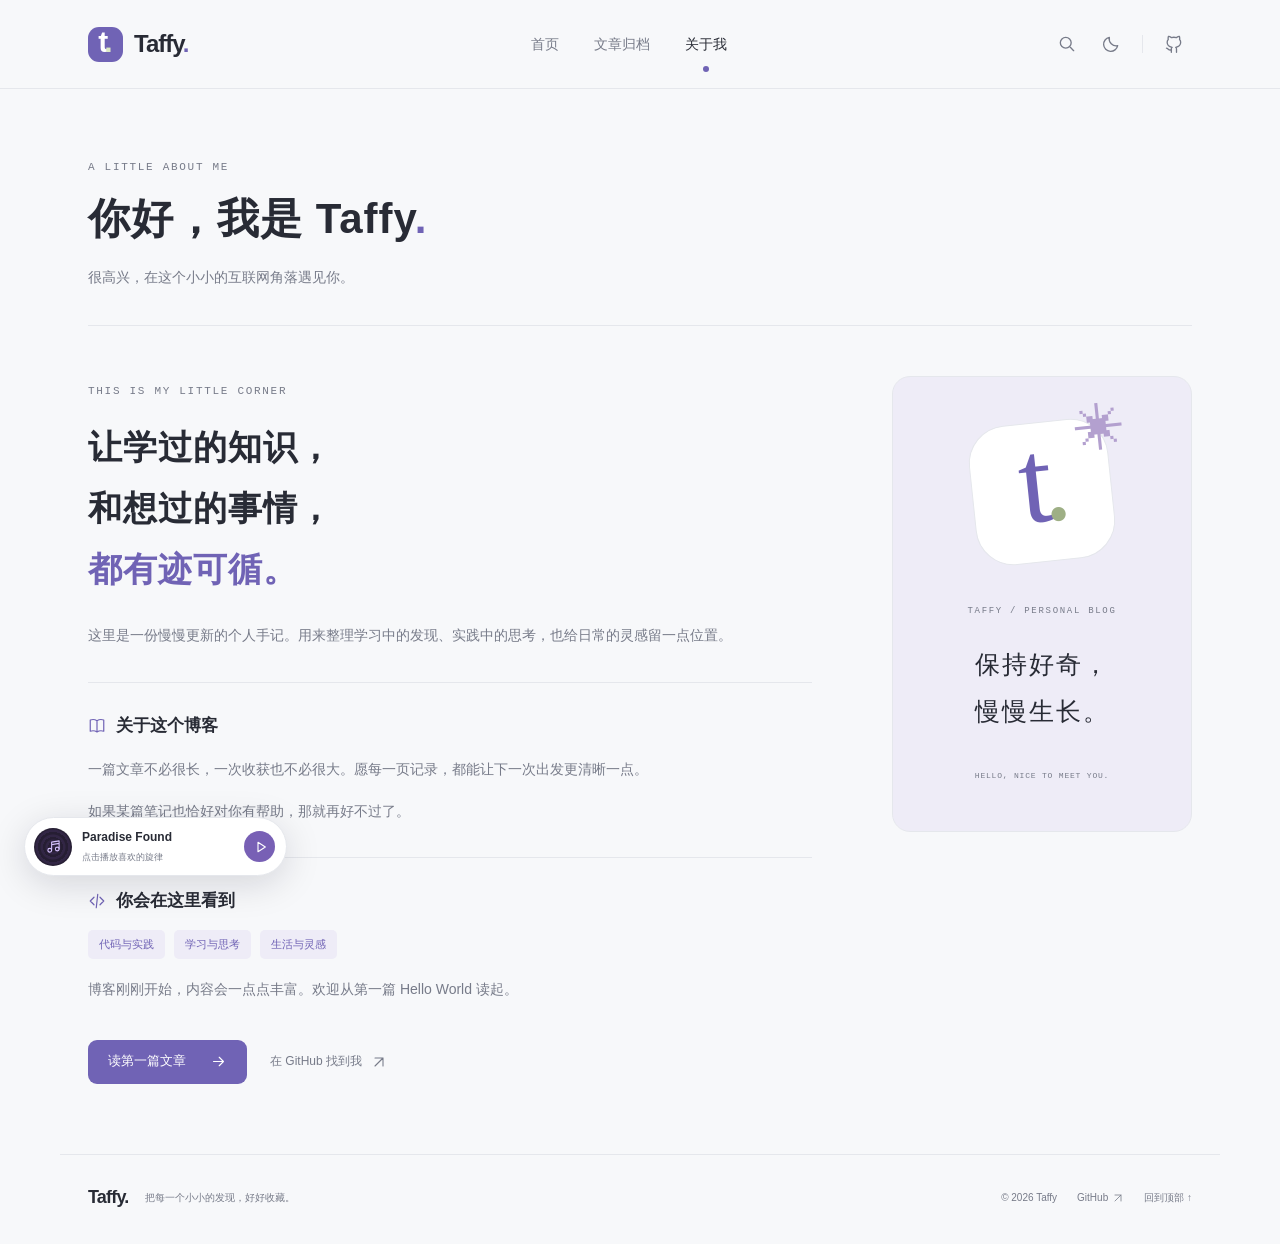
==== about/index.html @ 61f78070 "Add first interactive programming project to Hello World" ====
<!DOCTYPE html>
<html lang="zh-CN" id="top">
<head>
  <meta charset="utf-8"><meta name="viewport" content="width=device-width, initial-scale=1">
  <title>关于我 · Taffy</title><meta name="description" content="这里是 Taffy 的个人手记，收藏学习中的发现、代码实践与日常灵感。">
  <link rel="canonical" href="https://cfy42568b-cmd.github.io/about/"><link rel="icon" href="/assets/favicon.svg" type="image/svg+xml">
  <meta name="color-scheme" content="light dark"><meta name="theme-color" content="#f7f8fa">
  <meta property="og:type" content="website"><meta property="og:title" content="关于我 · Taffy"><meta property="og:description" content="这里是 Taffy 的个人手记，收藏学习中的发现、代码实践与日常灵感。"><meta property="og:url" content="https://cfy42568b-cmd.github.io/about/"><meta property="og:site_name" content="Taffy 的学习手记"><meta property="og:locale" content="zh_CN"><meta name="twitter:card" content="summary">
  <script>(()=>{document.documentElement.classList.add('js');try{const t=localStorage.getItem('taffy-theme');if(t==='light'||t==='dark')document.documentElement.dataset.theme=t;else if(matchMedia('(prefers-color-scheme: dark)').matches)document.documentElement.dataset.theme='dark';}catch(e){if(matchMedia('(prefers-color-scheme: dark)').matches)document.documentElement.dataset.theme='dark';}})();</script>
  <link rel="stylesheet" href="/css/taffy.css?v=97328b5d8782"><script src="/js/taffy.js?v=270c802d1d26" defer></script>
  <link rel="stylesheet" href="/css/music.css?v=56761fa14e0e"><script src="/js/music.js?v=52627d510167" defer></script>
</head><body><a class="skip-link" href="#main">跳到主要内容</a>
    <header class="site-header"><div class="shell header-inner">
      <a class="brand" href="/" aria-label="Taffy 博客首页"><span class="brand-mark">t<span>.</span></span><span>Taffy<span class="brand-dot">.</span></span></a>
      <nav class="site-nav" id="site-nav" aria-label="主导航"><a href="/">首页</a><a href="/archives/">文章归档</a><a href="/about/" aria-current="page">关于我</a></nav>
      <div class="header-actions"><button class="icon-button js-only" type="button" data-search-open aria-label="搜索文章"><svg class="icon " width="20" height="20" viewBox="0 0 24 24" fill="none" stroke="currentColor" stroke-width="1.6" stroke-linecap="round" stroke-linejoin="round" aria-hidden="true"><circle cx="10.5" cy="10.5" r="6.5"/><path d="m16 16 4 4"/></svg></button><button class="icon-button theme-toggle js-only" type="button" aria-label="切换到深色模式" aria-pressed="false"><svg class="icon moon-icon" width="20" height="20" viewBox="0 0 24 24" fill="none" stroke="currentColor" stroke-width="1.6" stroke-linecap="round" stroke-linejoin="round" aria-hidden="true"><path d="M20 14A8.5 8.5 0 0 1 10 4a8.5 8.5 0 1 0 10 10Z"/></svg><svg class="icon sun-icon" width="20" height="20" viewBox="0 0 24 24" fill="none" stroke="currentColor" stroke-width="1.6" stroke-linecap="round" stroke-linejoin="round" aria-hidden="true"><circle cx="12" cy="12" r="4"/><path d="M12 2v2m0 16v2M2 12h2m16 0h2M5 5l1.5 1.5m11 11L19 19M5 19l1.5-1.5m11-11L19 5"/></svg></button><span class="header-divider"></span><a class="icon-button github-top" href="https://github.com/cfy42568b-cmd" target="_blank" rel="noopener noreferrer" aria-label="在新标签页打开 GitHub"><svg class="icon " width="20" height="20" viewBox="0 0 24 24" fill="none" stroke="currentColor" stroke-width="1.6" stroke-linecap="round" stroke-linejoin="round" aria-hidden="true"><path d="M9 19c-4 1-4-2-6-2m12 5v-4c0-1-.4-1.8-1-2 3-.4 6-1.5 6-6a4.7 4.7 0 0 0-1.3-3.3c.2-.8.3-2.3-.2-3.7 0 0-1.1-.3-3.6 1.3a12 12 0 0 0-6 0C6.4 2.7 5.3 3 5.3 3c-.5 1.4-.4 2.9-.2 3.7A4.7 4.7 0 0 0 3.8 10c0 4.5 3 5.6 6 6-.6.2-1 1-1 2v4"/></svg></a><button class="icon-button menu-toggle js-only" type="button" aria-label="展开导航菜单" aria-controls="site-nav" aria-expanded="false"><svg class="icon " width="20" height="20" viewBox="0 0 24 24" fill="none" stroke="currentColor" stroke-width="1.6" stroke-linecap="round" stroke-linejoin="round" aria-hidden="true"><path d="M4 7h16M4 12h16M4 17h16"/></svg></button></div>
    </div></header><main id="main" class="shell inner-main"><div class="page-intro"><span class="eyebrow">A LITTLE ABOUT ME</span><h1>你好，我是 Taffy<span class="heading-period">.</span></h1><p>很高兴，在这个小小的互联网角落遇见你。</p></div><div class="about-layout"><section class="about-content"><div class="about-lead"><span class="eyebrow">THIS IS MY LITTLE CORNER</span><h2>让学过的知识，<br>和想过的事情，<br><span>都有迹可循。</span></h2><p>这里是一份慢慢更新的个人手记。用来整理学习中的发现、实践中的思考，也给日常的灵感留一点位置。</p></div><div class="about-block"><h2><svg class="icon " width="20" height="20" viewBox="0 0 24 24" fill="none" stroke="currentColor" stroke-width="1.6" stroke-linecap="round" stroke-linejoin="round" aria-hidden="true"><path d="M12 5c-3-2-6-2-9-1v15c3-1 6-1 9 1 3-2 6-2 9-1V4c-3-1-6-1-9 1Zm0 0v15"/></svg> 关于这个博客</h2><p>一篇文章不必很长，一次收获也不必很大。愿每一页记录，都能让下一次出发更清晰一点。</p><p>如果某篇笔记也恰好对你有帮助，那就再好不过了。</p></div><div class="about-block"><h2><svg class="icon " width="20" height="20" viewBox="0 0 24 24" fill="none" stroke="currentColor" stroke-width="1.6" stroke-linecap="round" stroke-linejoin="round" aria-hidden="true"><path d="m8 7-5 5 5 5m8-10 5 5-5 5m-3-14-2 18"/></svg> 你会在这里看到</h2><div class="about-interests"><span>代码与实践</span><span>学习与思考</span><span>生活与灵感</span></div><p>博客刚刚开始，内容会一点点丰富。欢迎从第一篇 Hello World 读起。</p></div><div class="about-actions"><a class="button button-primary" href="/2026/10/22/hello-world/">读第一篇文章 <svg class="icon " width="20" height="20" viewBox="0 0 24 24" fill="none" stroke="currentColor" stroke-width="1.6" stroke-linecap="round" stroke-linejoin="round" aria-hidden="true"><path d="M5 12h14m-6-6 6 6-6 6"/></svg></a><a class="text-link" href="https://github.com/cfy42568b-cmd" target="_blank" rel="noopener noreferrer">在 GitHub 找到我 <svg class="icon " width="20" height="20" viewBox="0 0 24 24" fill="none" stroke="currentColor" stroke-width="1.6" stroke-linecap="round" stroke-linejoin="round" aria-hidden="true"><path d="M6 18 18 6M6 6h12v12"/></svg></a></div></section><aside class="about-aside"><div class="about-avatar" aria-hidden="true">t<span>.</span><span class="avatar-spark">✳</span></div><span class="eyebrow">TAFFY / PERSONAL BLOG</span><p>保持好奇，<br>慢慢生长。</p><span class="mono">HELLO, NICE TO MEET YOU.</span></aside></div></main><footer class="site-footer shell"><div><a class="footer-brand" href="/">Taffy.</a><span>把每一个小小的发现，好好收藏。</span></div><div class="footer-meta"><span>© 2026 Taffy</span><a href="https://github.com/cfy42568b-cmd" target="_blank" rel="noopener noreferrer">GitHub <svg class="icon " width="20" height="20" viewBox="0 0 24 24" fill="none" stroke="currentColor" stroke-width="1.6" stroke-linecap="round" stroke-linejoin="round" aria-hidden="true"><path d="M6 18 18 6M6 6h12v12"/></svg></a><a href="#top" aria-label="返回顶部">回到顶部 ↑</a></div></footer>
    <dialog class="search-dialog" aria-labelledby="search-title"><div class="search-heading"><h2 id="search-title">找一篇文章</h2><button type="button" class="icon-button" data-search-close aria-label="关闭搜索"><svg class="icon " width="20" height="20" viewBox="0 0 24 24" fill="none" stroke="currentColor" stroke-width="1.6" stroke-linecap="round" stroke-linejoin="round" aria-hidden="true"><path d="m6 6 12 12M6 18 18 6"/></svg></button></div><label class="search-field"><svg class="icon " width="20" height="20" viewBox="0 0 24 24" fill="none" stroke="currentColor" stroke-width="1.6" stroke-linecap="round" stroke-linejoin="round" aria-hidden="true"><circle cx="10.5" cy="10.5" r="6.5"/><path d="m16 16 4 4"/></svg><input type="search" id="article-search" placeholder="搜索标题、内容或关键词…" aria-label="搜索标题、内容或关键词" autocomplete="off"></label><p class="search-status" role="status" aria-live="polite">共 1 篇文章</p><div class="search-results"><a class="search-result" href="/2026/10/22/hello-world/" data-search-text="hello world hexo 博客 第一篇 快速开始 quick start writing server generate deploy 我的第一个程序设计 花之门 透明门 彩色纸片 交互 在线体验 cbh.taffy"><span><strong>Hello World · 我的第一个程序设计</strong><small>2026.10.22 · 博客起点 / 程序设计</small></span><svg class="icon " width="20" height="20" viewBox="0 0 24 24" fill="none" stroke="currentColor" stroke-width="1.6" stroke-linecap="round" stroke-linejoin="round" aria-hidden="true"><path d="M5 12h14m-6-6 6 6-6 6"/></svg></a><p class="search-empty" hidden>还没有找到相关笔记，换个关键词试试吧。</p></div><p class="search-hint"><kbd>Esc</kbd> 关闭 <span>·</span> <kbd>/</kbd> 快速搜索</p></dialog></body></html>
---- css/taffy.css ----
/* Taffy — a quiet digital notebook. All assets are served locally. */
:root {
  --bg:#f7f8fa;
  --paper:#fff;
  --ink:#282b35;
  --muted:#777b89;
  --line:#e5e7ec;
  --purple:#7063b5;
  --purple-dark:#6253a6;
  --lavender:#eeecf7;
  --sage:#eff3e9;
  --peach:#fcf1e8;
  --shadow:0 10px 36px #25243806;
  --radius:18px;
  --mono:"SFMono-Regular",Consolas,"Liberation Mono",monospace;
  color-scheme:light;
  scroll-behavior:smooth;
  scroll-padding-top:105px
}

:root[data-theme=dark] {
  --bg:#191b22;
  --paper:#22252e;
  --ink:#e9e8ef;
  --muted:#b0b2be;
  --line:#363944;
  --purple:#b8a8f4;
  --purple-dark:#cabcf9;
  --lavender:#302c42;
  --sage:#2b352d;
  --peach:#3b302c;
  --shadow:0 10px 36px #00000016;
  color-scheme:dark
}

* {
  box-sizing:border-box
}
body {
  margin:0;
  background:var(--bg);
  color:var(--ink);
  font-family:Inter,-apple-system,BlinkMacSystemFont,"Segoe UI","PingFang SC","Hiragino Sans GB","Microsoft YaHei",sans-serif;
  font-size:15px;
  line-height:1.75;
  -webkit-font-smoothing:antialiased
}
a {
  color:inherit;
  text-decoration:none
}
button,input {
  font:inherit
}
button {
  color:inherit;
  cursor:pointer
}
button:disabled {
  cursor:default
}
svg {
  flex-shrink:0;
  vertical-align:middle
}
button,a,input {
  -webkit-tap-highlight-color:transparent
}
a,button {
  touch-action:manipulation
}
a:focus-visible,button:focus-visible,input:focus-visible {
  outline:3px solid var(--purple);
  outline-offset:5px;
  border-radius:5px
}
::selection {
  background:#c9bff070
}
h1,h2,h3,p {
  margin:0
}
h1,h2,h3 {
  line-height:1.4
}
button {
  border:0;
  background:none
}
button::-moz-focus-inner {
  border:0
}
[hidden] {
  display:none!important
}
.js-only {
  display:none!important
}
.js .js-only {
  display:inline-flex!important
}
.shell {
  max-width:1160px;
  margin:0 auto;
  padding:0 28px
}
.mono,.eyebrow {
  font-family:var(--mono)
}
.eyebrow {
  font-size:11px;
  letter-spacing:1.7px;
  font-weight:500;
  color:var(--muted)
}
.icon {
  width:20px;
  height:20px
}
.skip-link {
  position:fixed;
  top:-80px;
  left:20px;
  padding:12px 20px;
  background:var(--ink);
  color:var(--paper);
  z-index:100
}
.skip-link:focus {
  top:10px
}

.site-header {
  position:sticky;
  top:0;
  z-index:20;
  border-bottom:1px solid var(--line);
  background:var(--bg)
}
.header-inner {
  height:88px;
  display:flex;
  align-items:center;
  justify-content:space-between;
  gap:30px
}
.brand {
  display:inline-flex;
  gap:11px;
  align-items:center;
  font-size:24px;
  line-height:1;
  font-weight:750;
  letter-spacing:-1px
}
.brand-mark {
  width:35px;
  height:35px;
  background:var(--purple);
  color:var(--paper);
  border-radius:11px;
  font-size:30px;
  display:flex;
  justify-content:center;
  align-items:center;
  padding-bottom:5px;
  letter-spacing:-4px;
  padding-right:4px
}
.brand-mark span {
  color:#dbe8c4
}
.brand-dot {
  color:var(--purple)
}
.site-nav {
  display:flex;
  gap:35px;
  align-self:stretch;
  align-items:center;
  margin-left:20px
}
.site-nav>a {
  height:100%;
  display:flex;
  align-items:center;
  position:relative;
  font-size:14px;
  color:var(--muted)
}
.site-nav>a:hover,.site-nav>a[aria-current] {
  color:var(--ink)
}
.site-nav>a[aria-current]:after {
  content:"";
  position:absolute;
  bottom:16px;
  left:calc(50% - 3px);
  width:6px;
  height:6px;
  border-radius:50%;
  background:var(--purple)
}
.header-actions {
  display:flex;
  align-items:center;
  gap:8px
}
.icon-button {
  width:36px;
  height:36px;
  border-radius:10px;
  display:inline-flex;
  align-items:center;
  justify-content:center;
  color:var(--muted)
}
.icon-button:hover {
  background:var(--lavender);
  color:var(--purple)
}
.header-divider {
  height:18px;
  width:1px;
  background:var(--line);
  margin:0 5px
}
.menu-toggle {
  display:none!important
}
.js .menu-toggle {
  display:none!important
}
.sun-icon {
  display:none
}
[data-theme=dark] .moon-icon {
  display:none
}
[data-theme=dark] .sun-icon {
  display:block
}

.hero {
  overflow:clip;
  display:grid;
  grid-template-columns:1.12fr 1fr;
  gap:20px;
  align-items:center;
  min-height:490px;
  padding:66px 0 56px
}
.hero-eyebrow {
  display:flex;
  align-items:center;
  gap:8px;
  color:var(--purple);
  font-size:10px;
  letter-spacing:1.65px
}
.status-dot {
  display:inline-block;
  width:6px;
  height:6px;
  border-radius:50%;
  background:#9bad83;
  flex-shrink:0
}
.hero h1 {
  font-size:clamp(34px,3.6vw,49px);
  font-weight:750;
  line-height:1.55;
  letter-spacing:1px;
  margin:18px 0
}
.heading-period {
  color:var(--purple)
}
.hand-underline {
  position:relative;
  white-space:nowrap
}
.hand-underline svg {
  position:absolute;
  bottom:-8px;
  left:0;
  width:100%;
  height:13px;
  fill:none;
  stroke:#b6a5de;
  stroke-width:2.6;
  stroke-linecap:round;
  opacity:.85
}
.hero-description {
  font-size:14px;
  line-height:2.1;
  color:var(--muted);
  margin-top:20px
}
.hero-actions {
  display:flex;
  align-items:center;
  gap:28px;
  margin-top:27px
}
.button {
  display:inline-flex;
  align-items:center;
  justify-content:center;
  gap:24px;
  font-size:13px;
  font-weight:500;
  border-radius:9px;
  min-height:44px;
  padding:10px 20px;
  transition:background .2s,transform .2s
}
.button:hover {
  transform:translateY(-2px)
}
.button-primary {
  color:#fff;
  background:#7063b5
}
.button-primary:hover {
  background:#6253a6
}
.button .icon {
  width:17px;
  height:17px
}
.hero-secondary {
  font-size:13px;
  color:var(--muted);
  display:flex;
  gap:8px;
  align-items:center
}
.hero-secondary:hover {
  color:var(--purple)
}
.hero-secondary .icon {
  width:15px;
  height:15px
}
.hero-art {
  height:336px;
  position:relative;
  display:flex;
  align-items:center;
  justify-content:center;
  isolation:isolate
}
.hero-art:before {
  content:"";
  position:absolute;
  inset:-8px 10px;
  background:radial-gradient(ellipse,#b9a9dd25,transparent 69%);
  z-index:-2
}
.orbit {
  position:absolute;
  border:1px solid var(--line);
  border-radius:50%;
  z-index:-1
}
.orbit-one {
  width:350px;
  height:350px;
  transform:rotate(-22deg) scaleX(1.15)
}
.orbit-two {
  width:370px;
  height:370px;
  border-style:dashed;
  opacity:.7
}
.orbit-dot {
  position:absolute;
  width:10px;
  height:10px;
  border:2px solid var(--bg);
  border-radius:50%;
  background:#b7a6d7
}
.dot-one {
  top:1px;
  left:48%
}
.dot-two {
  bottom:20px;
  right:16%;
  background:#adba97
}
.art-star {
  position:absolute;
  color:#ab97d3
}
.star-one {
  right:20px;
  top:27px;
  font-size:34px
}
.star-two {
  left:20px;
  bottom:14px;
  color:#b0bba4;
  font-size:33px
}
.journal-window {
  width:326px;
  background:var(--paper);
  box-shadow:0 14px 45px #423e6012;
  border:1px solid var(--line);
  border-radius:12px;
  transform:rotate(-4deg);
  overflow:hidden;
  z-index:1
}
.window-bar {
  height:39px;
  border-bottom:1px solid var(--line);
  background:var(--bg);
  display:flex;
  gap:20px;
  align-items:center;
  padding:0 15px;
  font-family:var(--mono);
  font-size:9px;
  color:var(--muted)
}
.window-bar>.icon {
  width:12px;
  height:12px;
  margin-left:auto;
  color:#af9acb
}
.window-dots {
  display:flex;
  gap:4px
}
.window-dots i {
  width:6px;
  height:6px;
  border-radius:50%;
  background:#ddc5c4
}
.window-dots i:nth-child(2) {
  background:#e5d9b7
}
.window-dots i:nth-child(3) {
  background:#c1d0b9
}
.window-content {
  padding:23px 26px 15px;
  font-family:var(--mono)
}
.code-comment {
  font-size:10px;
  color:#9b9daa
}
.code-title {
  font-size:28px;
  font-weight:650;
  letter-spacing:-1px;
  line-height:1.5;
  margin:9px 0 17px
}
.code-title>span:first-child {
  color:var(--purple)
}
.cursor {
  font-weight:300;
  color:#b5a4d5;
  margin-left:2px
}
.code-body {
  font-size:11px;
  line-height:1.95;
  color:var(--muted)
}
.code-purple {
  color:var(--purple)
}
.code-green {
  color:#7d9065
}
[data-theme=dark] .code-green {
  color:#b5c898
}
.window-bottom {
  font-size:8px;
  color:var(--muted);
  border-top:1px solid var(--line);
  padding-top:12px;
  margin-top:17px;
  display:flex;
  align-items:center;
  gap:7px;
  white-space:nowrap
}
.window-bottom .status-dot {
  width:5px;
  height:5px
}
.floating-label {
  position:absolute;
  background:var(--paper);
  border:1px solid var(--line);
  border-radius:8px;
  display:flex;
  align-items:center;
  gap:8px;
  padding:10px 15px;
  box-shadow:var(--shadow);
  font-size:10px;
  z-index:3;
  color:var(--muted)
}
.floating-label .icon {
  width:14px;
  height:14px;
  color:var(--purple)
}
.label-top {
  top:3px;
  right:40px;
  transform:rotate(5deg);
  font-family:var(--mono)
}
.label-bottom {
  bottom:-1px;
  left:65px;
  transform:rotate(3deg);
  font-size:11px;
  letter-spacing:1px
}
.hero-footnote {
  display:flex;
  justify-content:space-between;
  align-items:center;
  padding:13px 0 17px;
  border-bottom:1px solid var(--line);
  color:var(--muted);
  font-size:11px
}
.hero-footnote>.mono {
  font-size:9px;
  letter-spacing:1.5px
}
.footnote-arrow {
  font-size:18px;
  color:var(--purple);
  margin-left:18px
}

.content-layout {
  display:grid;
  grid-template-columns:minmax(0,1fr) 280px;
  gap:38px;
  align-items:start;
  margin-top:48px;
  scroll-margin-top:115px
}
.section-heading {
  display:flex;
  align-items:center;
  justify-content:space-between;
  margin-bottom:23px
}
.section-heading h2 {
  font-size:22px;
  letter-spacing:.5px;
  margin-top:6px
}
.section-heading .eyebrow {
  font-size:9px
}
.count {
  font-family:var(--mono);
  font-size:11px;
  color:var(--purple);
  font-weight:400;
  vertical-align:top;
  display:inline-block;
  margin:5px 0 0 12px
}
.text-link {
  display:inline-flex;
  align-items:center;
  gap:9px;
  font-size:12px;
  color:var(--muted)
}
.text-link .icon {
  width:16px;
  height:16px
}
.text-link:hover {
  color:var(--purple)
}
.post-card {
  background:var(--paper);
  border:1px solid var(--line);
  border-radius:var(--radius);
  overflow:hidden;
  transition:box-shadow .2s,border-color .2s
}
.post-card:hover {
  box-shadow:0 12px 30px #34334b09;
  border-color:#c8c1de
}
.post-visual {
  display:block;
  height:233px;
  background:#ece9f4;
  position:relative;
  overflow:hidden;
  padding:22px 29px;
  color:#484354
}
.visual-index {
  font-family:var(--mono);
  font-size:9px;
  letter-spacing:1.5px;
  color:#82788f
}
.visual-hello {
  position:absolute;
  left:30px;
  top:49px;
  font-family:Georgia,"Times New Roman",serif;
  font-size:61px;
  line-height:.95;
  letter-spacing:-2px
}
.visual-hello>span:last-child {
  margin-left:42px
}
.visual-comma,.visual-dot {
  color:#9682b4
}
.visual-bottom {
  position:absolute;
  bottom:19px;
  left:29px;
  right:25px;
  display:flex;
  justify-content:space-between;
  align-items:center;
  font-family:var(--mono);
  font-size:8px;
  letter-spacing:1.5px;
  color:#857b93
}
.visual-orbit {
  position:absolute;
  width:242px;
  height:242px;
  border:1px solid #c9bfda;
  border-radius:50%;
  right:-30px;
  top:-38px
}
.visual-orbit:after {
  content:"";
  position:absolute;
  inset:24px;
  border:1px solid #d2c9e1;
  border-radius:50%
}
.visual-spark {
  position:absolute;
  right:79px;
  top:57px;
  font-family:Georgia,serif;
  color:#a896c5;
  font-size:80px;
  line-height:1;
  transition:transform .6s
}
.post-visual:hover .visual-spark {
  transform:rotate(60deg)
}
[data-theme=dark] .post-visual {
  background:#353044;
  color:#e5deed
}
[data-theme=dark] .visual-index,[data-theme=dark] .visual-bottom {
  color:#b9afc9
}
[data-theme=dark] .visual-orbit {
  border-color:#554965
}
[data-theme=dark] .visual-orbit:after {
  border-color:#4b405c
}
.post-content {
  padding:25px 29px 23px
}
.post-meta {
  display:flex;
  align-items:center;
  gap:15px;
  font-size:10px;
  color:var(--muted);
  flex-wrap:wrap
}
.tag {
  padding:2px 9px;
  background:var(--lavender);
  color:var(--purple);
  font-size:10px;
  border-radius:4px;
  white-space:nowrap
}
.post-content h3 {
  font-size:25px;
  letter-spacing:-.5px;
  margin:12px 0 10px;
  font-weight:650
}
.post-content h3 a:hover {
  color:var(--purple)
}
.post-content>p {
  font-size:13px;
  color:var(--muted);
  line-height:1.9;
  max-width:480px
}
.post-card-footer {
  margin-top:23px;
  padding-top:17px;
  border-top:1px solid var(--line);
  display:flex;
  align-items:center;
  justify-content:space-between
}
.reading-time {
  display:flex;
  align-items:center;
  gap:6px;
  font-size:10px;
  color:var(--muted)
}
.reading-time .icon {
  width:13px;
  height:13px
}
.read-link {
  font-size:12px;
  color:var(--purple);
  display:flex;
  gap:8px;
  align-items:center
}
.read-link .icon {
  width:16px;
  height:16px;
  transition:transform .2s
}
.read-link:hover .icon {
  transform:translateX(3px)
}
.end-note {
  display:flex;
  align-items:center;
  justify-content:center;
  gap:14px;
  padding:28px 0 35px;
  color:var(--muted);
  font-size:10px
}
.end-note>span {
  height:1px;
  background:var(--line);
  width:28px
}
.sidebar {
  padding-top:5px
}
.profile-card {
  background:var(--paper);
  border:1px solid var(--line);
  border-radius:var(--radius);
  padding:25px 23px
}
.profile-top {
  display:flex;
  align-items:center;
  justify-content:space-between;
  margin-bottom:20px
}
.avatar {
  width:57px;
  height:57px;
  border-radius:18px;
  background:var(--lavender);
  font-size:52px;
  line-height:1;
  font-family:Georgia,serif;
  display:flex;
  align-items:center;
  justify-content:center;
  padding-bottom:8px;
  color:var(--purple);
  letter-spacing:-6px;
  padding-right:5px
}
.avatar>span {
  color:#a5b38f
}
.small-stamp {
  font-family:var(--mono);
  font-size:8px;
  letter-spacing:1px;
  line-height:1.9;
  color:#a3a5af
}
.profile-card h2 {
  font-size:17px;
  display:flex;
  align-items:center;
  gap:9px
}
.wave {
  color:#b5a1ce;
  font-size:19px
}
.profile-card p {
  font-size:12px;
  color:var(--muted);
  line-height:2.1;
  margin:11px 0 15px
}
.profile-tags {
  display:flex;
  gap:7px;
  margin-bottom:20px
}
.profile-tags>span {
  font-size:10px;
  padding:2px 9px;
  border:1px solid var(--line);
  border-radius:5px;
  color:var(--muted)
}
.profile-card>.text-link {
  border-top:1px solid var(--line);
  padding-top:16px;
  width:100%;
  justify-content:space-between;
  font-size:11px
}
.note-card {
  padding:23px;
  margin-top:20px;
  background:var(--sage);
  border:1px solid color-mix(in srgb,var(--line),transparent 40%);
  border-radius:var(--radius);
  position:relative;
  overflow:hidden
}
.note-card>.eyebrow {
  font-size:8px;
  letter-spacing:1.2px;
  color:#839175
}
.note-card>p {
  font-size:18px;
  font-weight:500;
  line-height:1.85;
  letter-spacing:1px;
  margin:15px 0 12px
}
.note-sign {
  font-size:10px;
  color:var(--muted)
}
.note-spark {
  position:absolute;
  width:53px;
  height:53px;
  right:17px;
  bottom:22px;
  color:#a8b397;
  opacity:.5
}
.topics-section {
  margin-bottom:8px
}
.topics-heading {
  display:flex;
  align-items:center;
  justify-content:space-between;
  margin-bottom:18px
}
.topics-heading h3 {
  font-size:15px;
  font-weight:600
}
.topics-heading>span {
  font-size:10px;
  color:var(--muted)
}
.topic-grid {
  display:grid;
  grid-template-columns:repeat(3,minmax(0,1fr));
  gap:12px
}
.topic-item {
  border:1px solid var(--line);
  border-radius:12px;
  padding:18px 14px;
  background:var(--paper)
}
.topic-icon {
  display:flex;
  width:29px;
  height:29px;
  align-items:center;
  justify-content:center;
  background:var(--lavender);
  color:var(--purple);
  border-radius:8px;
  margin-bottom:13px
}
.topic-icon>.icon {
  width:16px;
  height:16px
}
.topic-icon.sage {
  background:var(--sage);
  color:#839175
}
.topic-icon.peach {
  background:var(--peach);
  color:#b19179
}
.topic-item strong {
  font-size:12px;
  font-weight:500;
  display:block
}
.topic-item p {
  color:var(--muted);
  font-size:9px;
  line-height:1.85;
  margin-top:5px
}
.closing-note {
  margin-top:57px;
  margin-bottom:50px;
  border-top:1px solid var(--line);
  border-bottom:1px solid var(--line);
  padding:28px 0;
  display:flex;
  align-items:center;
  gap:22px
}
.closing-spark {
  font-size:41px;
  color:#af9ec9;
  line-height:1
}
.closing-note .eyebrow {
  font-size:9px
}
.closing-note p {
  font-size:17px;
  letter-spacing:1px;
  margin-top:4px
}
.closing-note>.text-link {
  margin-left:auto;
  font-size:11px
}
.site-footer {
  display:flex;
  justify-content:space-between;
  align-items:center;
  padding-bottom:31px;
  color:var(--muted);
  font-size:10px;
  gap:22px
}
.site-footer>div:first-child {
  display:flex;
  align-items:center;
  gap:16px
}
.footer-brand {
  font-size:18px;
  font-weight:750;
  color:var(--ink);
  letter-spacing:-.8px
}
.footer-meta {
  display:flex;
  gap:20px;
  align-items:center
}
.footer-meta>a {
  display:flex;
  gap:4px;
  align-items:center
}
.footer-meta .icon {
  width:12px;
  height:12px
}
.footer-meta>a:hover {
  color:var(--purple)
}

.inner-main {
  min-height:calc(100vh - 180px);
  padding-bottom:70px
}
.page-intro {
  padding:63px 0 35px;
  border-bottom:1px solid var(--line)
}
.page-intro h1 {
  font-size:42px;
  font-weight:700;
  margin:12px 0 16px;
  letter-spacing:1px
}
.page-intro>p {
  font-size:14px;
  color:var(--muted)
}
.inner-main+.site-footer {
  padding-top:27px;
  border-top:1px solid var(--line)
}
.archive-panel {
  padding:30px;
  background:var(--paper);
  border:1px solid var(--line);
  border-radius:var(--radius)
}
.archive-summary {
  display:flex;
  justify-content:space-between;
  align-items:center;
  padding-bottom:25px;
  border-bottom:1px solid var(--line)
}
.archive-summary h2 {
  font-family:var(--mono);
  font-weight:500;
  font-size:30px
}
.archive-summary>span {
  font-size:11px;
  color:var(--muted)
}
.archive-month {
  padding-top:28px
}
.month-link {
  color:var(--muted);
  font-size:12px
}
.month-link:hover {
  color:var(--purple)
}
.archive-entry {
  display:flex;
  align-items:center;
  gap:18px;
  padding:23px 0 27px
}
.archive-entry>time {
  font-size:11px;
  font-family:var(--mono);
  color:var(--muted)
}
.archive-entry>div {
  flex:1
}
.archive-entry h3 {
  font-size:20px;
  font-weight:600
}
.archive-entry p {
  font-size:11px;
  color:var(--muted);
  margin-top:7px
}
.archive-entry>.icon {
  width:17px;
  color:var(--purple);
  transition:transform .2s
}
.archive-entry:hover>.icon {
  transform:translateX(4px)
}
.archive-entry:hover h3 {
  color:var(--purple)
}
.archive-ending {
  border-top:1px solid var(--line);
  padding-top:22px;
  font-size:11px;
  display:flex;
  gap:9px;
  align-items:center;
  color:var(--muted)
}

.about-layout {
  display:grid;
  grid-template-columns:minmax(0,1fr) 300px;
  gap:80px;
  padding-top:50px
}
.about-lead h2 {
  font-size:34px;
  line-height:1.8;
  letter-spacing:1px;
  margin:15px 0 21px
}
.about-lead h2>span {
  color:var(--purple)
}
.about-lead>p,.about-block>p {
  color:var(--muted);
  font-size:14px;
  line-height:2.1
}
.about-block {
  padding-top:31px;
  margin-top:31px;
  border-top:1px solid var(--line)
}
.about-block h2 {
  font-size:17px;
  display:flex;
  align-items:center;
  gap:10px;
  margin-bottom:17px
}
.about-block h2>.icon {
  color:var(--purple);
  width:18px
}
.about-block p+p {
  margin-top:13px
}
.about-interests {
  display:flex;
  gap:9px;
  flex-wrap:wrap;
  margin-bottom:16px
}
.about-interests>span {
  background:var(--lavender);
  color:var(--purple);
  padding:5px 11px;
  border-radius:5px;
  font-size:11px
}
.about-actions {
  display:flex;
  align-items:center;
  gap:23px;
  margin-top:35px;
  flex-wrap:wrap
}
.about-aside {
  background:var(--lavender);
  border:1px solid var(--line);
  border-radius:var(--radius);
  padding:45px 25px;
  text-align:center;
  align-self:start;
  position:sticky;
  top:125px
}
.about-avatar {
  position:relative;
  width:140px;
  height:140px;
  margin:0 auto 33px;
  display:flex;
  align-items:center;
  justify-content:center;
  background:var(--paper);
  border:1px solid var(--line);
  border-radius:38px;
  font-size:120px;
  line-height:1;
  letter-spacing:-12px;
  font-family:Georgia,serif;
  color:var(--purple);
  padding-bottom:23px;
  padding-right:5px;
  transform:rotate(-6deg)
}
.about-avatar>span {
  color:#9eaf85
}
.about-avatar>.avatar-spark {
  position:absolute;
  right:-20px;
  top:-12px;
  font-size:50px;
  letter-spacing:0;
  color:#b3a0cf
}
.about-aside>.eyebrow {
  font-size:9px
}
.about-aside>p {
  font-size:25px;
  line-height:1.9;
  margin:20px 0 24px;
  letter-spacing:2px
}
.about-aside>.mono {
  font-size:8px;
  letter-spacing:.8px;
  color:var(--muted)
}

.reading-progress {
  position:fixed;
  top:0;
  left:0;
  width:100%;
  height:3px;
  z-index:30;
  pointer-events:none
}
.reading-progress>span {
  display:block;
  transform:scaleX(0);
  transform-origin:left;
  background:var(--purple);
  height:100%;
  width:100%
}
.article-main {
  padding-top:32px
}
.back-link {
  margin-bottom:28px
}
.article-layout {
  display:grid;
  grid-template-columns:minmax(0,1fr) 210px;
  gap:45px
}
.article-paper {
  border:1px solid var(--line);
  border-radius:var(--radius);
  background:var(--paper);
  padding:38px 42px
}
.article-heading {
  border-bottom:1px solid var(--line);
  padding-bottom:27px;
  margin-bottom:29px
}
.article-heading h1 {
  font-size:44px;
  letter-spacing:-1px;
  margin:16px 0 13px
}
.article-subtitle {
  color:var(--muted);
  font-size:13px
}
.article-author {
  display:flex;
  align-items:center;
  gap:10px;
  font-size:10px;
  color:var(--muted);
  margin-top:22px
}
.mini-avatar {
  display:inline-flex;
  align-items:center;
  justify-content:center;
  width:26px;
  height:26px;
  background:var(--lavender);
  color:var(--purple);
  font-family:Georgia,serif;
  font-size:23px;
  line-height:1;
  border-radius:8px;
  padding-bottom:5px
}
.article-entry {
  font-size:14px;
  line-height:2;
  color:var(--ink);
  overflow-wrap:anywhere
}
.article-entry p {
  margin:16px 0
}
.article-entry a {
  color:var(--purple);
  text-decoration:underline;
  text-underline-offset:3px
}
.article-entry a:hover {
  color:var(--purple-dark)
}
.article-entry h2 {
  font-size:24px;
  margin:35px 0 20px;
  font-weight:650;
  scroll-margin-top:115px
}
.article-entry h3 {
  font-size:18px;
  margin:27px 0 14px;
  font-weight:550;
  scroll-margin-top:115px
}
.headerlink {
  display:none
}
.highlight {
  margin:18px 0;
  background:var(--bg);
  border:1px solid var(--line);
  border-radius:9px;
  overflow:auto;
  padding:15px 17px
}
.highlight table {
  border-collapse:collapse;
  max-width:100%;
  width:100%
}
.highlight td {
  vertical-align:top
}
.highlight pre {
  font-family:var(--mono);
  font-size:12px;
  line-height:1.75;
  margin:0
}
.highlight .gutter {
  padding-right:17px;
  color:var(--muted);
  width:1px;
  border-right:1px solid var(--line)
}
.highlight .code {
  padding-left:16px;
  color:var(--ink)
}
.highlight .string {
  color:var(--purple)
}
.article-end {
  margin-top:38px;
  padding-top:27px;
  border-top:1px solid var(--line)
}
.article-end>.eyebrow {
  font-size:9px
}
.article-end>p {
  font-size:19px;
  margin:9px 0 24px
}
.article-end>div {
  display:flex;
  justify-content:space-between;
  gap:15px;
  align-items:center;
  flex-wrap:wrap
}
.article-end button {
  padding:0
}
.copy-status {
  display:block;
  font-size:11px;
  color:var(--purple);
  margin-top:12px;
  min-height:20px;
  overflow-wrap:anywhere
}
.article-sidebar {
  position:sticky;
  top:120px;
  padding-top:10px
}
.toc>.eyebrow {
  font-size:9px
}
.toc h2 {
  font-size:15px;
  margin:9px 0 19px
}
.toc nav {
  display:flex;
  flex-direction:column;
  border-left:1px solid var(--line);
  gap:12px;
  padding-left:16px;
  font-size:12px;
  color:var(--muted)
}
.toc nav>a:hover,.toc nav>a[aria-current] {
  color:var(--purple)
}
.toc-top {
  font-size:11px;
  color:var(--muted);
  display:inline-block;
  margin-top:25px
}
.reading-note {
  margin-top:32px;
  padding:23px 0;
  border-top:1px solid var(--line);
  color:var(--muted)
}
.reading-note>.icon {
  color:#b3a0d1;
  width:26px;
  height:26px;
  margin-bottom:10px
}
.reading-note>p {
  font-size:12px;
  line-height:2;
  letter-spacing:1px
}

.not-found {
  text-align:center;
  padding-top:70px;
  padding-bottom:100px;
  min-height:calc(100vh - 180px)
}
.error-number {
  font-size:130px;
  font-family:Georgia,serif;
  line-height:1.5;
  letter-spacing:-7px;
  color:var(--purple)
}
.error-number>span {
  font-family:inherit;
  letter-spacing:0;
  font-size:50px;
  display:inline-block;
  vertical-align:top;
  margin-left:10px;
  color:#a8b894
}
.not-found h1 {
  font-size:28px
}
.not-found p {
  color:var(--muted);
  margin:17px 0 28px;
  font-size:14px
}

.search-dialog {
  width:min(560px,calc(100% - 32px));
  padding:24px;
  border:1px solid var(--line);
  border-radius:17px;
  background:var(--paper);
  color:var(--ink);
  box-shadow:0 24px 100px #0003;
  margin:16vh auto auto;
  max-height:75vh;
  overflow:auto
}
.search-dialog::backdrop {
  background:#17152366;
  backdrop-filter:blur(5px)
}
.search-heading {
  display:flex;
  justify-content:space-between;
  align-items:center;
  gap:12px;
  margin-bottom:18px
}
.search-heading h2 {
  font-size:18px
}
.search-field {
  display:flex;
  gap:10px;
  align-items:center;
  background:var(--bg);
  border:1px solid var(--line);
  border-radius:9px;
  padding:10px 13px;
  color:var(--muted)
}
.search-field:focus-within {
  border-color:var(--purple)
}
.search-field>input {
  min-width:0;
  flex:1;
  border:0;
  background:none;
  color:var(--ink);
  outline:0;
  font-size:13px;
  width:100%
}
.search-field>input:focus-visible {
  outline:0
}
.search-status {
  font-size:11px;
  color:var(--muted);
  margin:18px 0 12px
}
.search-result {
  display:flex;
  align-items:center;
  justify-content:space-between;
  padding:15px;
  border:1px solid var(--line);
  border-radius:10px
}
.search-result:hover {
  border-color:var(--purple);
  background:var(--lavender)
}
.search-result strong {
  font-size:16px;
  font-weight:550
}
.search-result small {
  font-size:10px;
  color:var(--muted);
  display:block;
  margin-top:6px
}
.search-result>.icon {
  color:var(--purple);
  width:17px
}
.search-empty {
  font-size:13px;
  color:var(--muted);
  padding:22px 0;
  text-align:center
}
.search-hint {
  border-top:1px solid var(--line);
  padding-top:17px;
  margin-top:24px;
  color:var(--muted);
  font-size:10px;
  display:flex;
  align-items:center;
  gap:8px
}
.search-hint kbd {
  font-family:var(--mono);
  border:1px solid var(--line);
  border-radius:3px;
  padding:1px 5px;
  background:var(--bg);
  font-size:10px
}

@media(min-width:1440px) {
  .hero {
  min-height:515px
}
.hero-art {
  transform:scale(1.05)
}

}

@media(max-width:1000px) {
  .shell {
  padding-left:30px;
  padding-right:30px
}
.hero {
  grid-template-columns:1.1fr 1fr;
  min-height:460px;
  padding-top:50px
}
.hero h1 {
  font-size:39px
}
.hero-art {
  transform:scale(.85);
  transform-origin:center;
  min-width:0
}
.journal-window {
  flex-shrink:0
}
.hero-description {
  font-size:12px
}
.content-layout {
  grid-template-columns:minmax(0,1fr) 245px;
  gap:24px
}
.profile-card {
  padding:22px 19px
}
.small-stamp {
  font-size:7px
}
.profile-card h2 {
  font-size:15px
}
.topic-item {
  padding:15px 11px
}
.topic-item p {
  font-size:9px
}
.topics-heading {
  align-items:start;
  gap:7px
}
.topics-heading>span {
  font-size:9px
}
.site-footer {
  flex-wrap:wrap
}
.about-layout {
  gap:42px;
  grid-template-columns:minmax(0,1fr) 260px
}
.article-layout {
  grid-template-columns:minmax(0,1fr) 170px;
  gap:28px
}
.article-paper {
  padding:30px
}
.archive-entry {
  gap:12px
}
.archive-entry .tag {
  display:none
}

}

@media(max-width:760px) {
  .shell {
  padding-left:23px;
  padding-right:23px
}
.header-inner {
  height:74px;
  gap:15px
}
.brand {
  font-size:22px
}
.brand-mark {
  width:32px;
  height:32px;
  font-size:27px
}
.site-nav {
  gap:24px;
  margin-left:0
}
.site-nav>a {
  font-size:12px
}
.site-nav>a[aria-current]:after {
  bottom:10px
}
.header-actions {
  gap:3px
}
.header-divider,.github-top {
  display:none
}
.hero {
  min-height:430px;
  padding:47px 0 35px;
  gap:5px;
  grid-template-columns:1.08fr 1fr
}
.hero h1 {
  font-size:33px;
  letter-spacing:0
}
.hero-art {
  transform:scale(.68);
  transform-origin:center;
  height:300px
}
.hero-eyebrow {
  font-size:8px;
  letter-spacing:1px
}
.hero-description {
  font-size:11px
}
.hero-actions {
  gap:19px;
  margin-top:23px
}
.button {
  font-size:12px;
  gap:14px;
  padding:9px 15px
}
.hero-secondary {
  font-size:11px;
  gap:5px
}
.hero-footnote {
  font-size:10px
}
.hero-footnote>.mono {
  font-size:8px;
  letter-spacing:1px
}
.content-layout {
  grid-template-columns:minmax(0,1fr) 218px;
  gap:20px;
  margin-top:35px
}
.section-heading h2 {
  font-size:20px
}
.section-heading>.text-link {
  font-size:10px;
  gap:4px
}
.section-heading .eyebrow {
  font-size:8px;
  letter-spacing:1px
}
.post-visual {
  height:206px
}
.post-content {
  padding:21px
}
.post-content h3 {
  font-size:23px
}
.post-content>p {
  font-size:12px
}
.post-meta {
  gap:10px
}
.profile-card {
  padding:20px 17px
}
.small-stamp {
  font-size:6px;
  letter-spacing:.5px
}
.avatar {
  width:47px;
  height:47px;
  font-size:42px;
  border-radius:15px
}
.profile-card h2 {
  font-size:14px;
  gap:4px
}
.profile-card p {
  font-size:11px
}
.note-card {
  padding:20px 17px
}
.note-card>p {
  font-size:16px
}
.note-card>.eyebrow {
  font-size:7px;
  letter-spacing:.8px
}
.note-spark {
  width:40px;
  height:40px
}
.topics-heading {
  flex-direction:column;
  gap:5px
}
.topic-grid {
  gap:8px
}
.topic-item {
  padding:15px 9px
}
.topic-item strong {
  font-size:10px
}
.topic-item p {
  font-size:9px
}
.closing-note {
  margin-top:40px;
  margin-bottom:30px
}
.closing-note p {
  font-size:15px
}
.closing-note>.text-link {
  font-size:10px
}
.about-layout {
  grid-template-columns:minmax(0,1fr) 210px;
  gap:30px
}
.about-lead h2 {
  font-size:27px
}
.about-aside {
  padding:34px 14px
}
.about-aside>p {
  font-size:22px
}
.about-avatar {
  width:115px;
  height:115px;
  font-size:100px;
  border-radius:30px
}
.about-aside>.eyebrow {
  font-size:7px
}
.about-aside>.mono {
  font-size:7px
}
.page-intro h1 {
  font-size:34px
}
.article-layout {
  grid-template-columns:minmax(0,1fr)
}
.article-sidebar {
  display:none
}
.article-paper {
  padding:30px
}
.article-heading h1 {
  font-size:39px
}
.archive-panel {
  padding:23px
}
.archive-entry {
  flex-wrap:wrap;
  gap:11px
}
.archive-entry>div {
  min-width:150px
}
.archive-entry p {
  font-size:10px
}
.archive-entry h3 {
  font-size:18px
}

}

@media(max-width:600px) {
  .header-inner {
  height:70px
}
.brand {
  font-size:21px
}
.brand-mark {
  width:30px;
  height:30px;
  font-size:27px;
  border-radius:9px
}
.header-actions {
  gap:5px
}
.js .menu-toggle {
  display:inline-flex!important
}
.js .site-nav {
  display:none;
  position:absolute;
  left:16px;
  right:16px;
  top:77px;
  padding:8px 18px;
  background:var(--paper);
  border:1px solid var(--line);
  border-radius:12px;
  box-shadow:var(--shadow);
  gap:0;
  flex-direction:column;
  align-items:stretch;
  margin:0
}
.js .site-nav.is-open {
  display:flex
}
.site-nav>a {
  padding:13px 0;
  font-size:14px
}
.site-nav>a[aria-current]:after {
  bottom:auto;
  right:0;
  left:auto;
  top:calc(50% - 3px)
}
html:not(.js) .header-inner {
  height:auto;
  min-height:80px;
  flex-wrap:wrap;
  padding-top:13px;
  padding-bottom:9px;
  gap:10px
}
html:not(.js) .site-nav {
  order:3;
  width:100%;
  justify-content:space-between
}
html:not(.js) .site-nav>a {
  padding:0
}
html:not(.js) .site-nav>a[aria-current]:after {
  display:none
}
.hero {
  grid-template-columns:1fr;
  min-height:0;
  padding:41px 0 16px;
  gap:0
}
.hero-eyebrow {
  font-size:9px;
  letter-spacing:1.2px
}
.hero h1 {
  font-size:clamp(30px,8.6vw,46px);
  line-height:1.6;
  margin:17px 0 16px;
  letter-spacing:.5px
}
.hero-description {
  font-size:12px;
  line-height:2.1;
  margin-top:19px
}
.hero-actions {
  margin-top:23px;
  gap:24px
}
.button {
  min-height:43px;
  gap:23px;
  font-size:12px;
  padding:10px 19px
}
.hero-secondary {
  font-size:12px
}
.hero-art {
  height:292px;
  transform:scale(.83);
  margin:14px -20px -4px;
  width:calc(100% + 40px)
}
.hero-art:before {
  inset:0 20px
}
.journal-window {
  width:306px
}
.window-content {
  padding:20px 23px 15px
}
.code-title {
  font-size:27px
}
.label-top {
  top:-6px;
  right:17px
}
.label-bottom {
  bottom:-13px;
  left:20px
}
.star-one {
  right:4px;
  top:52px
}
.star-two {
  left:-2px;
  bottom:19px
}
.orbit-one {
  width:303px;
  height:303px
}
.orbit-two {
  width:326px;
  height:326px
}
.dot-one {
  top:-13px
}
.dot-two {
  bottom:5px;
  right:10%
}
.hero-footnote {
  padding-top:13px;
  font-size:9px
}
.hero-footnote>.mono {
  font-size:7px;
  letter-spacing:.8px
}
.footnote-arrow {
  font-size:14px;
  margin-left:5px
}
.content-layout {
  grid-template-columns:1fr;
  gap:26px;
  margin-top:32px
}
.section-heading {
  margin-bottom:19px
}
.section-heading h2 {
  font-size:21px
}
.section-heading .eyebrow {
  font-size:8px
}
.section-heading>.text-link {
  font-size:11px;
  gap:6px
}
.post-visual {
  height:218px;
  padding:21px 23px
}
.visual-index {
  font-size:8px
}
.visual-hello {
  left:24px;
  top:47px;
  font-size:57px
}
.visual-bottom {
  left:24px;
  right:23px;
  font-size:7px;
  letter-spacing:.8px
}
.visual-orbit {
  width:200px;
  height:200px;
  right:-35px;
  top:-25px
}
.visual-spark {
  right:44px;
  top:56px;
  font-size:68px
}
.post-content {
  padding:23px
}
.post-content h3 {
  font-size:25px;
  margin:14px 0 10px
}
.post-content>p {
  font-size:12px
}
.post-card-footer {
  margin-top:22px
}
.end-note {
  font-size:9px;
  padding:26px 0 29px;
  gap:11px
}
.end-note>span {
  width:20px
}
.topics-heading {
  flex-direction:row;
  align-items:center;
  margin-bottom:17px
}
.topics-heading h3 {
  font-size:14px
}
.topics-heading>span {
  font-size:8px
}
.topic-grid {
  gap:9px
}
.topic-item {
  padding:17px 11px
}
.topic-item strong {
  font-size:11px
}
.topic-item p {
  font-size:9px
}
.sidebar {
  display:grid;
  grid-template-columns:1fr;
  gap:17px;
  padding-top:0
}
.profile-card {
  padding:24px
}
.profile-top {
  margin-bottom:17px
}
.avatar {
  width:52px;
  height:52px;
  font-size:47px
}
.small-stamp {
  font-size:8px;
  letter-spacing:1px
}
.profile-card h2 {
  font-size:17px;
  gap:9px
}
.profile-card p {
  font-size:12px
}
.profile-card p>br {
  display:none
}
.profile-tags {
  margin-bottom:17px
}
.profile-card>.text-link {
  font-size:12px
}
.note-card {
  margin-top:0;
  padding:23px
}
.note-card>.eyebrow {
  font-size:8px
}
.note-card>p {
  font-size:18px;
  line-height:1.8;
  margin:12px 0
}
.note-spark {
  width:70px;
  height:70px;
  right:30px;
  bottom:30px
}
.closing-note {
  gap:15px;
  padding:24px 0;
  margin:33px 0 29px;
  flex-wrap:wrap
}
.closing-spark {
  font-size:33px
}
.closing-note .eyebrow {
  font-size:8px
}
.closing-note p {
  font-size:14px
}
.closing-note>.text-link {
  margin-left:48px;
  font-size:11px
}
.site-footer {
  gap:17px;
  justify-content:center;
  padding-bottom:25px
}
.site-footer>div:first-child {
  gap:13px
}
.site-footer>div:first-child>span {
  font-size:9px
}
.footer-meta {
  font-size:9px;
  gap:22px
}
.footer-brand {
  font-size:17px
}
.inner-main {
  padding-bottom:40px
}
.page-intro {
  padding:40px 0 29px
}
.page-intro h1 {
  font-size:31px;
  margin:13px 0
}
.page-intro>p {
  font-size:12px
}
.page-intro>.eyebrow {
  font-size:9px
}
.archive-panel {
  padding:24px 21px
}
.archive-summary h2 {
  font-size:29px
}
.archive-summary>span {
  font-size:10px
}
.archive-entry {
  gap:14px;
  padding-top:23px;
  flex-wrap:nowrap
}
.archive-entry>div {
  min-width:0
}
.archive-entry h3 {
  font-size:18px
}
.archive-entry p {
  font-size:10px;
  line-height:1.9
}
.archive-entry>time {
  font-size:10px
}
.about-layout {
  grid-template-columns:1fr;
  padding-top:31px;
  gap:35px
}
.about-lead h2 {
  font-size:30px;
  margin-top:12px
}
.about-lead>p,.about-block>p {
  font-size:13px
}
.about-aside {
  position:static;
  padding:36px 23px;
  grid-row:2
}
.about-aside>.eyebrow {
  font-size:9px
}
.about-aside>.mono {
  font-size:8px
}
.about-avatar {
  width:120px;
  height:120px;
  margin-bottom:25px
}
.about-aside>p {
  font-size:24px;
  margin:17px 0
}
.about-actions {
  gap:20px;
  margin-top:27px
}
.article-main {
  padding-top:25px
}
.back-link {
  margin-bottom:23px;
  font-size:11px
}
.article-paper {
  padding:27px 22px;
  border-radius:14px
}
.article-heading h1 {
  font-size:35px;
  margin:18px 0 13px
}
.article-heading .post-meta {
  font-size:9px;
  gap:12px
}
.article-subtitle {
  font-size:12px
}
.article-author {
  font-size:9px;
  gap:8px;
  flex-wrap:wrap
}
.article-entry {
  font-size:13px;
  line-height:2
}
.article-entry h2 {
  font-size:23px
}
.article-entry h3 {
  font-size:17px
}
.highlight {
  padding:13px 12px
}
.highlight pre {
  font-size:11px
}
.highlight .code {
  padding-left:10px
}
.highlight .gutter {
  padding-right:10px
}
.article-end>p {
  font-size:18px
}
.article-end .text-link {
  font-size:11px
}
.article-end>div {
  gap:18px
}
.not-found {
  padding-top:50px;
  padding-bottom:70px
}
.error-number {
  font-size:105px
}
.not-found h1 {
  font-size:23px
}
.not-found p {
  font-size:12px
}
.search-dialog {
  padding:20px;
  margin-top:12vh
}
.search-field {
  padding:11px
}
.search-field>input {
  font-size:12px
}

}

@media(max-width:360px) {
  .hero {
  overflow:clip
}
.shell {
  padding-left:19px;
  padding-right:19px
}
.hero h1 {
  font-size:29px;
  letter-spacing:0
}
.hero-description {
  font-size:11px
}
.hero-art {
  transform:scale(.75);
  margin-top:6px;
  margin-bottom:-18px
}
.hero-footnote>span:first-child {
  font-size:8px
}
.hero-footnote>.mono {
  font-size:6px
}
.hero-footnote .footnote-arrow {
  margin-left:0
}
.topics-heading {
  flex-direction:column;
  align-items:start
}
.topic-item {
  padding:15px 9px
}
.topic-item strong {
  font-size:10px
}
.topic-item p {
  font-size:8px
}
.site-footer>div:first-child>span {
  font-size:8px
}
.header-actions {
  gap:1px
}
.icon-button {
  width:33px;
  height:33px
}

}

@media(prefers-reduced-motion:reduce) {
  :root {
  scroll-behavior:auto
}
*,*:before,*:after {
  transition:none!important;
  animation:none!important
}
.button:hover {
  transform:none
}

}
---- css/music.css ----
.music-widget { position: fixed; left: 24px; bottom: 24px; z-index: 25; color: var(--ink); font-size: 12px; }
.music-widget button { -webkit-tap-highlight-color: transparent; }
.music-widget button:disabled { opacity: .35; cursor: default; }
.music-dock { width: 263px; display: flex; gap: 8px; align-items: center; padding: 9px 11px 9px 9px; background: var(--paper); border: 1px solid var(--line); border-radius: 38px; box-shadow: 0 8px 36px #100b2425; }
.music-toggle { display: flex; align-items: center; gap: 10px; flex: 1; min-width: 0; padding: 0; text-align: left; }
.music-toggle > span:last-child { min-width: 0; }
.music-dock strong { display: block; max-width: 148px; overflow: hidden; text-overflow: ellipsis; white-space: nowrap; font-size: 12px; font-weight: 550; }
.music-dock small { display: block; margin-top: 2px; font-size: 9px; color: var(--muted); }
.music-mini-record, .music-record { flex-shrink: 0; background: repeating-radial-gradient(circle, #322645 0 2px, #261e33 3px 5px); color: #d7c3ff; display: flex; align-items: center; justify-content: center; border-radius: 50%; }
.music-mini-record { width: 38px; height: 38px; }
.music-mini-record svg { width: 15px; height: 15px; }
.music-dock-play, .music-play { display: flex; flex-shrink: 0; justify-content: center; align-items: center; border-radius: 50%; color: #fff; background: #7860b5; }
.music-dock-play { width: 31px; height: 31px; padding: 0; }
.music-dock-play svg { width: 16px; height: 16px; }
.music-dock-play:not(:disabled):hover, .music-play:not(:disabled):hover { background: #8b70cc; }
.music-panel { position: absolute; bottom: 72px; left: 0; width: 325px; max-height: min(610px, calc(100dvh - 120px)); overflow-y: auto; background: var(--paper); border: 1px solid var(--line); border-radius: 18px; box-shadow: 0 20px 80px #100b2433; padding: 20px; }
.music-panel-heading { display: flex; align-items: center; justify-content: space-between; gap: 8px; margin-bottom: 16px; }
.music-panel-heading > span { font: 8px var(--mono); letter-spacing: 1.8px; color: var(--purple); }
.music-icon-button { display: inline-flex; align-items: center; justify-content: center; width: 31px; height: 31px; border-radius: 8px; padding: 0; color: var(--muted); }
.music-icon-button:not(:disabled):hover { background: var(--lavender); color: var(--purple); }
.music-icon-button svg { width: 18px; height: 18px; }
.music-now { display: flex; align-items: center; gap: 13px; margin-bottom: 19px; }
.music-record { width: 57px; height: 57px; box-shadow: 0 3px 12px #0002; }
.music-record svg { width: 21px; height: 21px; }
.music-now > div { min-width: 0; }
.music-track-title { font-size: 14px; font-weight: 550; overflow: hidden; text-overflow: ellipsis; white-space: nowrap; }
.music-track-detail { color: var(--muted); font-size: 10px; margin-top: 5px; }
.music-widget input[type="range"] { width: 100%; accent-color: var(--purple); margin: 0; cursor: pointer; display: block; }
.music-widget input[type="range"]:disabled { cursor: default; opacity: .5; }
.music-timeline > div { display: flex; justify-content: space-between; color: var(--muted); font: 9px var(--mono); margin-top: 6px; }
.music-controls { display: flex; justify-content: center; align-items: center; gap: 24px; margin: 13px 0 17px; }
.music-play { width: 43px; height: 43px; padding: 0; }
.music-play svg { width: 20px; height: 20px; }
.music-volume { display: flex; align-items: center; gap: 10px; color: var(--muted); padding-bottom: 18px; border-bottom: 1px solid var(--line); }
.music-volume svg { width: 15px; height: 15px; }
.music-volume input { flex: 1; min-width: 0; }
.music-volume-value { font: 9px var(--mono); min-width: 28px; }
.music-list-heading { display: flex; justify-content: space-between; align-items: center; gap: 10px; margin-top: 17px; margin-bottom: 9px; }
.music-list-heading h3 { font-size: 11px; font-weight: 550; }
.music-count { margin-left: 5px; color: var(--muted); font: 9px var(--mono); }
.music-add { display: flex; align-items: center; gap: 3px; color: var(--purple); font-size: 10px; padding: 4px 0; }
.music-add svg { width: 13px; height: 13px; }
.music-list { padding: 0; margin: 0; list-style: none; max-height: 141px; overflow-y: auto; }
.music-list > li { display: flex; align-items: center; gap: 4px; }
.music-track { display: flex; align-items: center; gap: 10px; flex: 1; min-width: 0; font-size: 11px; padding: 9px 7px; border-radius: 7px; text-align: left; }
.music-track > span:last-child { overflow: hidden; text-overflow: ellipsis; white-space: nowrap; }
.music-track:hover, .music-track[aria-current] { background: var(--lavender); color: var(--purple); }
.music-track-number { font: 9px var(--mono); color: var(--muted); }
.music-remove { flex-shrink: 0; width: 24px; height: 28px; padding: 0; color: var(--muted); }
.music-remove:hover { color: var(--purple); }
.music-remove svg { width: 12px; height: 12px; }
.music-empty { text-align: center; color: var(--muted); padding: 13px 0 5px; }
.music-empty > p { font-size: 10px; margin-bottom: 12px; }
.music-import-button { color: var(--purple); background: var(--lavender); padding: 6px 15px; border-radius: 6px; font-size: 11px; }
.music-feedback { margin-top: 13px; font-size: 9px; color: var(--muted); line-height: 1.8; }
.is-playing .music-mini-record { animation: vinyl-spin 9s linear infinite; }
@keyframes vinyl-spin { to { transform: rotate(360deg); } }
@media (max-width: 600px) {
  .music-widget { left: 13px; bottom: max(13px, env(safe-area-inset-bottom)); }
  .music-dock { width: 236px; padding: 7px 10px 7px 7px; }
  .music-mini-record { width: 33px; height: 33px; }
  .music-dock strong { max-width: 131px; font-size: 11px; }
  .music-dock small { font-size: 8px; }
  .music-panel { width: min(325px, calc(100vw - 42px)); bottom: 63px; padding: 18px; max-height: calc(100dvh - 110px); }
  .music-panel-heading > span { font-size: 7px; }
  .music-dock-play { width: 29px; height: 29px; }
}
@media (prefers-reduced-motion: reduce) { .is-playing .music-mini-record { animation: none; } }
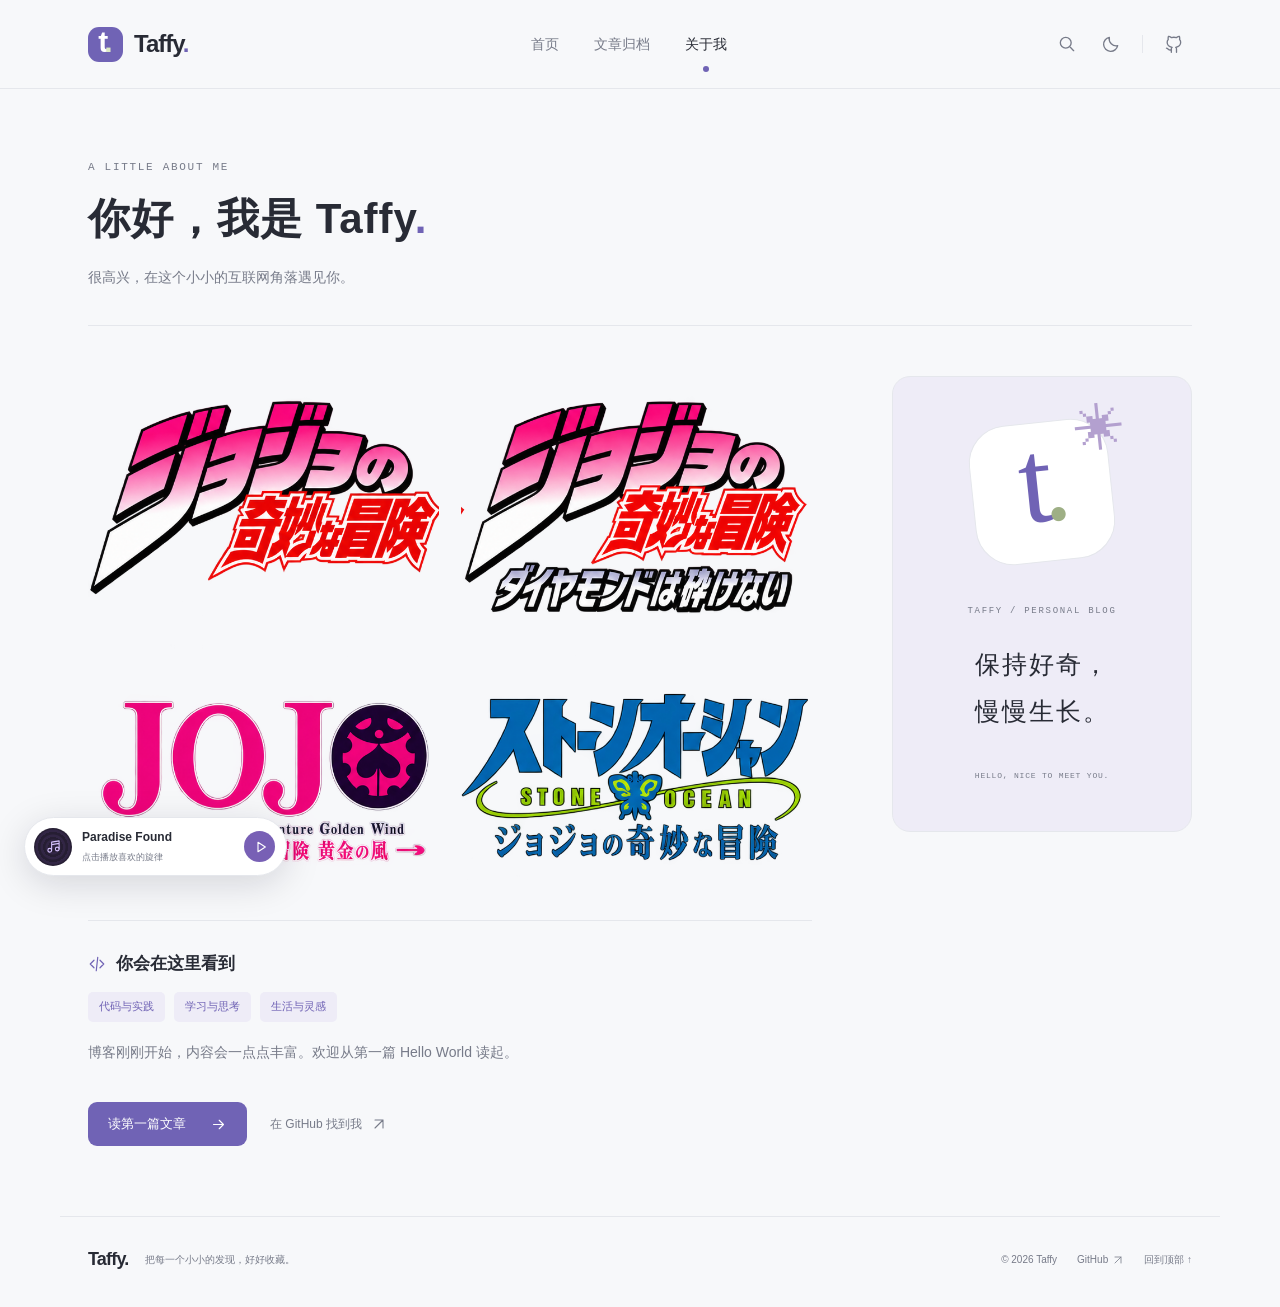
==== commit 22dee51b: "Replace about-page introductory text with four JoJo logos" ====
--- a/about/index.html
+++ b/about/index.html
@@ -9,10 +9,11 @@
   <script>(()=>{document.documentElement.classList.add('js');try{const t=localStorage.getItem('taffy-theme');if(t==='light'||t==='dark')document.documentElement.dataset.theme=t;else if(matchMedia('(prefers-color-scheme: dark)').matches)document.documentElement.dataset.theme='dark';}catch(e){if(matchMedia('(prefers-color-scheme: dark)').matches)document.documentElement.dataset.theme='dark';}})();</script>
   <link rel="stylesheet" href="/css/taffy.css?v=97328b5d8782"><script src="/js/taffy.js?v=270c802d1d26" defer></script>
   <link rel="stylesheet" href="/css/music.css?v=56761fa14e0e"><script src="/js/music.js?v=52627d510167" defer></script>
+<style>.jojo-gallery{display:grid;grid-template-columns:repeat(2,minmax(0,1fr));gap:26px 22px;margin:0 0 34px;align-items:center}.jojo-logo{margin:0;aspect-ratio:1.45;background-image:url(/assets/jojo-logos.png);background-size:200% auto;background-repeat:no-repeat;background-position:var(--jojo-x) var(--jojo-y)}@media(max-width:600px){.jojo-gallery{grid-template-columns:1fr;gap:14px}.jojo-logo{width:100%;max-width:460px;margin-inline:auto}}</style>
 </head><body><a class="skip-link" href="#main">跳到主要内容</a>
     <header class="site-header"><div class="shell header-inner">
       <a class="brand" href="/" aria-label="Taffy 博客首页"><span class="brand-mark">t<span>.</span></span><span>Taffy<span class="brand-dot">.</span></span></a>
       <nav class="site-nav" id="site-nav" aria-label="主导航"><a href="/">首页</a><a href="/archives/">文章归档</a><a href="/about/" aria-current="page">关于我</a></nav>
       <div class="header-actions"><button class="icon-button js-only" type="button" data-search-open aria-label="搜索文章"><svg class="icon " width="20" height="20" viewBox="0 0 24 24" fill="none" stroke="currentColor" stroke-width="1.6" stroke-linecap="round" stroke-linejoin="round" aria-hidden="true"><circle cx="10.5" cy="10.5" r="6.5"/><path d="m16 16 4 4"/></svg></button><button class="icon-button theme-toggle js-only" type="button" aria-label="切换到深色模式" aria-pressed="false"><svg class="icon moon-icon" width="20" height="20" viewBox="0 0 24 24" fill="none" stroke="currentColor" stroke-width="1.6" stroke-linecap="round" stroke-linejoin="round" aria-hidden="true"><path d="M20 14A8.5 8.5 0 0 1 10 4a8.5 8.5 0 1 0 10 10Z"/></svg><svg class="icon sun-icon" width="20" height="20" viewBox="0 0 24 24" fill="none" stroke="currentColor" stroke-width="1.6" stroke-linecap="round" stroke-linejoin="round" aria-hidden="true"><circle cx="12" cy="12" r="4"/><path d="M12 2v2m0 16v2M2 12h2m16 0h2M5 5l1.5 1.5m11 11L19 19M5 19l1.5-1.5m11-11L19 5"/></svg></button><span class="header-divider"></span><a class="icon-button github-top" href="https://github.com/cfy42568b-cmd" target="_blank" rel="noopener noreferrer" aria-label="在新标签页打开 GitHub"><svg class="icon " width="20" height="20" viewBox="0 0 24 24" fill="none" stroke="currentColor" stroke-width="1.6" stroke-linecap="round" stroke-linejoin="round" aria-hidden="true"><path d="M9 19c-4 1-4-2-6-2m12 5v-4c0-1-.4-1.8-1-2 3-.4 6-1.5 6-6a4.7 4.7 0 0 0-1.3-3.3c.2-.8.3-2.3-.2-3.7 0 0-1.1-.3-3.6 1.3a12 12 0 0 0-6 0C6.4 2.7 5.3 3 5.3 3c-.5 1.4-.4 2.9-.2 3.7A4.7 4.7 0 0 0 3.8 10c0 4.5 3 5.6 6 6-.6.2-1 1-1 2v4"/></svg></a><button class="icon-button menu-toggle js-only" type="button" aria-label="展开导航菜单" aria-controls="site-nav" aria-expanded="false"><svg class="icon " width="20" height="20" viewBox="0 0 24 24" fill="none" stroke="currentColor" stroke-width="1.6" stroke-linecap="round" stroke-linejoin="round" aria-hidden="true"><path d="M4 7h16M4 12h16M4 17h16"/></svg></button></div>
-    </div></header><main id="main" class="shell inner-main"><div class="page-intro"><span class="eyebrow">A LITTLE ABOUT ME</span><h1>你好，我是 Taffy<span class="heading-period">.</span></h1><p>很高兴，在这个小小的互联网角落遇见你。</p></div><div class="about-layout"><section class="about-content"><div class="about-lead"><span class="eyebrow">THIS IS MY LITTLE CORNER</span><h2>让学过的知识，<br>和想过的事情，<br><span>都有迹可循。</span></h2><p>这里是一份慢慢更新的个人手记。用来整理学习中的发现、实践中的思考，也给日常的灵感留一点位置。</p></div><div class="about-block"><h2><svg class="icon " width="20" height="20" viewBox="0 0 24 24" fill="none" stroke="currentColor" stroke-width="1.6" stroke-linecap="round" stroke-linejoin="round" aria-hidden="true"><path d="M12 5c-3-2-6-2-9-1v15c3-1 6-1 9 1 3-2 6-2 9-1V4c-3-1-6-1-9 1Zm0 0v15"/></svg> 关于这个博客</h2><p>一篇文章不必很长，一次收获也不必很大。愿每一页记录，都能让下一次出发更清晰一点。</p><p>如果某篇笔记也恰好对你有帮助，那就再好不过了。</p></div><div class="about-block"><h2><svg class="icon " width="20" height="20" viewBox="0 0 24 24" fill="none" stroke="currentColor" stroke-width="1.6" stroke-linecap="round" stroke-linejoin="round" aria-hidden="true"><path d="m8 7-5 5 5 5m8-10 5 5-5 5m-3-14-2 18"/></svg> 你会在这里看到</h2><div class="about-interests"><span>代码与实践</span><span>学习与思考</span><span>生活与灵感</span></div><p>博客刚刚开始，内容会一点点丰富。欢迎从第一篇 Hello World 读起。</p></div><div class="about-actions"><a class="button button-primary" href="/2026/10/22/hello-world/">读第一篇文章 <svg class="icon " width="20" height="20" viewBox="0 0 24 24" fill="none" stroke="currentColor" stroke-width="1.6" stroke-linecap="round" stroke-linejoin="round" aria-hidden="true"><path d="M5 12h14m-6-6 6 6-6 6"/></svg></a><a class="text-link" href="https://github.com/cfy42568b-cmd" target="_blank" rel="noopener noreferrer">在 GitHub 找到我 <svg class="icon " width="20" height="20" viewBox="0 0 24 24" fill="none" stroke="currentColor" stroke-width="1.6" stroke-linecap="round" stroke-linejoin="round" aria-hidden="true"><path d="M6 18 18 6M6 6h12v12"/></svg></a></div></section><aside class="about-aside"><div class="about-avatar" aria-hidden="true">t<span>.</span><span class="avatar-spark">✳</span></div><span class="eyebrow">TAFFY / PERSONAL BLOG</span><p>保持好奇，<br>慢慢生长。</p><span class="mono">HELLO, NICE TO MEET YOU.</span></aside></div></main><footer class="site-footer shell"><div><a class="footer-brand" href="/">Taffy.</a><span>把每一个小小的发现，好好收藏。</span></div><div class="footer-meta"><span>© 2026 Taffy</span><a href="https://github.com/cfy42568b-cmd" target="_blank" rel="noopener noreferrer">GitHub <svg class="icon " width="20" height="20" viewBox="0 0 24 24" fill="none" stroke="currentColor" stroke-width="1.6" stroke-linecap="round" stroke-linejoin="round" aria-hidden="true"><path d="M6 18 18 6M6 6h12v12"/></svg></a><a href="#top" aria-label="返回顶部">回到顶部 ↑</a></div></footer>
+    </div></header><main id="main" class="shell inner-main"><div class="page-intro"><span class="eyebrow">A LITTLE ABOUT ME</span><h1>你好，我是 Taffy<span class="heading-period">.</span></h1><p>很高兴，在这个小小的互联网角落遇见你。</p></div><div class="about-layout"><section class="about-content"><div class="jojo-gallery" role="group" aria-label="JOJO的奇妙冒险系列标志"><figure class="jojo-logo" role="img" aria-label="JOJO的奇妙冒险" style="--jojo-x:0%;--jojo-y:15%"></figure><figure class="jojo-logo" role="img" aria-label="JOJO的奇妙冒险：不灭钻石" style="--jojo-x:100%;--jojo-y:15%"></figure><figure class="jojo-logo" role="img" aria-label="JOJO的奇妙冒险：黄金之风" style="--jojo-x:0%;--jojo-y:85%"></figure><figure class="jojo-logo" role="img" aria-label="JOJO的奇妙冒险：石之海" style="--jojo-x:100%;--jojo-y:85%"></figure></div><div class="about-block"><h2><svg class="icon " width="20" height="20" viewBox="0 0 24 24" fill="none" stroke="currentColor" stroke-width="1.6" stroke-linecap="round" stroke-linejoin="round" aria-hidden="true"><path d="m8 7-5 5 5 5m8-10 5 5-5 5m-3-14-2 18"/></svg> 你会在这里看到</h2><div class="about-interests"><span>代码与实践</span><span>学习与思考</span><span>生活与灵感</span></div><p>博客刚刚开始，内容会一点点丰富。欢迎从第一篇 Hello World 读起。</p></div><div class="about-actions"><a class="button button-primary" href="/2026/10/22/hello-world/">读第一篇文章 <svg class="icon " width="20" height="20" viewBox="0 0 24 24" fill="none" stroke="currentColor" stroke-width="1.6" stroke-linecap="round" stroke-linejoin="round" aria-hidden="true"><path d="M5 12h14m-6-6 6 6-6 6"/></svg></a><a class="text-link" href="https://github.com/cfy42568b-cmd" target="_blank" rel="noopener noreferrer">在 GitHub 找到我 <svg class="icon " width="20" height="20" viewBox="0 0 24 24" fill="none" stroke="currentColor" stroke-width="1.6" stroke-linecap="round" stroke-linejoin="round" aria-hidden="true"><path d="M6 18 18 6M6 6h12v12"/></svg></a></div></section><aside class="about-aside"><div class="about-avatar" aria-hidden="true">t<span>.</span><span class="avatar-spark">✳</span></div><span class="eyebrow">TAFFY / PERSONAL BLOG</span><p>保持好奇，<br>慢慢生长。</p><span class="mono">HELLO, NICE TO MEET YOU.</span></aside></div></main><footer class="site-footer shell"><div><a class="footer-brand" href="/">Taffy.</a><span>把每一个小小的发现，好好收藏。</span></div><div class="footer-meta"><span>© 2026 Taffy</span><a href="https://github.com/cfy42568b-cmd" target="_blank" rel="noopener noreferrer">GitHub <svg class="icon " width="20" height="20" viewBox="0 0 24 24" fill="none" stroke="currentColor" stroke-width="1.6" stroke-linecap="round" stroke-linejoin="round" aria-hidden="true"><path d="M6 18 18 6M6 6h12v12"/></svg></a><a href="#top" aria-label="返回顶部">回到顶部 ↑</a></div></footer>
     <dialog class="search-dialog" aria-labelledby="search-title"><div class="search-heading"><h2 id="search-title">找一篇文章</h2><button type="button" class="icon-button" data-search-close aria-label="关闭搜索"><svg class="icon " width="20" height="20" viewBox="0 0 24 24" fill="none" stroke="currentColor" stroke-width="1.6" stroke-linecap="round" stroke-linejoin="round" aria-hidden="true"><path d="m6 6 12 12M6 18 18 6"/></svg></button></div><label class="search-field"><svg class="icon " width="20" height="20" viewBox="0 0 24 24" fill="none" stroke="currentColor" stroke-width="1.6" stroke-linecap="round" stroke-linejoin="round" aria-hidden="true"><circle cx="10.5" cy="10.5" r="6.5"/><path d="m16 16 4 4"/></svg><input type="search" id="article-search" placeholder="搜索标题、内容或关键词…" aria-label="搜索标题、内容或关键词" autocomplete="off"></label><p class="search-status" role="status" aria-live="polite">共 1 篇文章</p><div class="search-results"><a class="search-result" href="/2026/10/22/hello-world/" data-search-text="hello world hexo 博客 第一篇 快速开始 quick start writing server generate deploy 我的第一个程序设计 花之门 透明门 彩色纸片 交互 在线体验 cbh.taffy"><span><strong>Hello World · 我的第一个程序设计</strong><small>2026.10.22 · 博客起点 / 程序设计</small></span><svg class="icon " width="20" height="20" viewBox="0 0 24 24" fill="none" stroke="currentColor" stroke-width="1.6" stroke-linecap="round" stroke-linejoin="round" aria-hidden="true"><path d="M5 12h14m-6-6 6 6-6 6"/></svg></a><p class="search-empty" hidden>还没有找到相关笔记，换个关键词试试吧。</p></div><p class="search-hint"><kbd>Esc</kbd> 关闭 <span>·</span> <kbd>/</kbd> 快速搜索</p></dialog></body></html>
